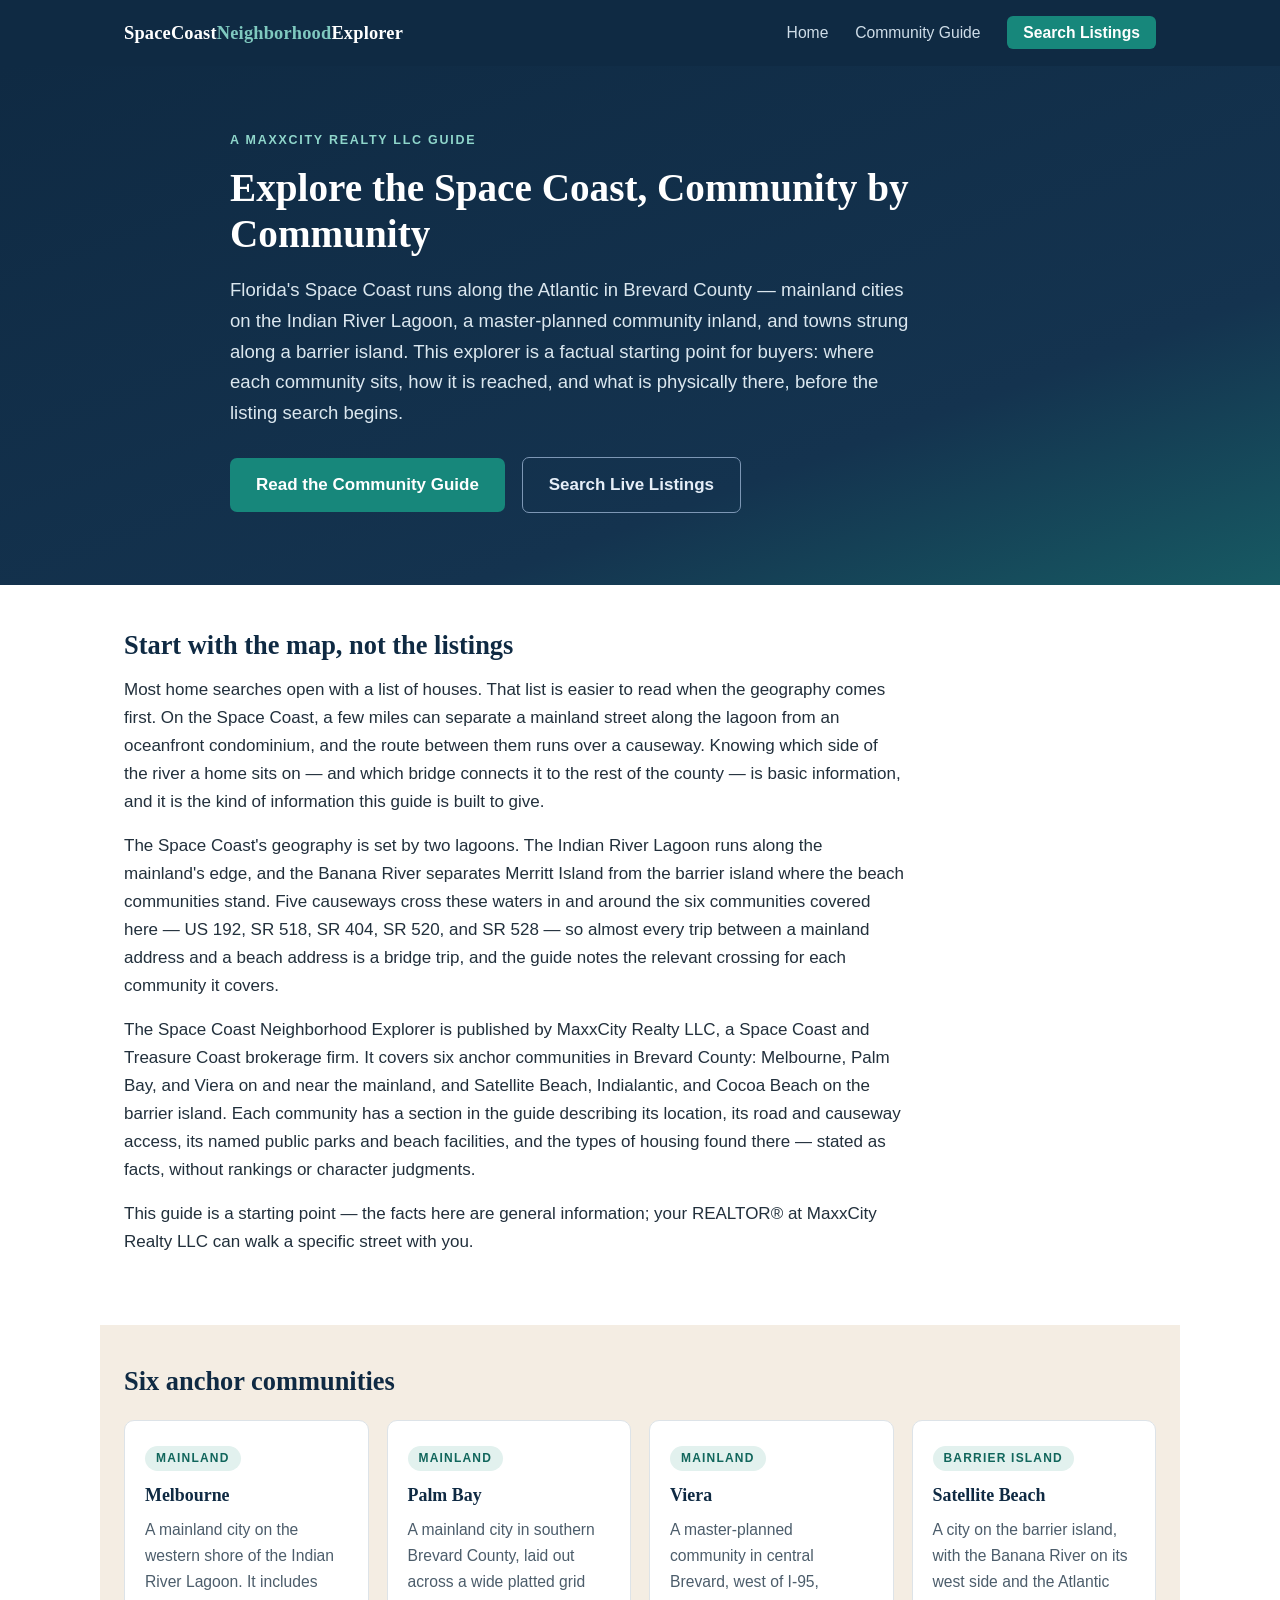
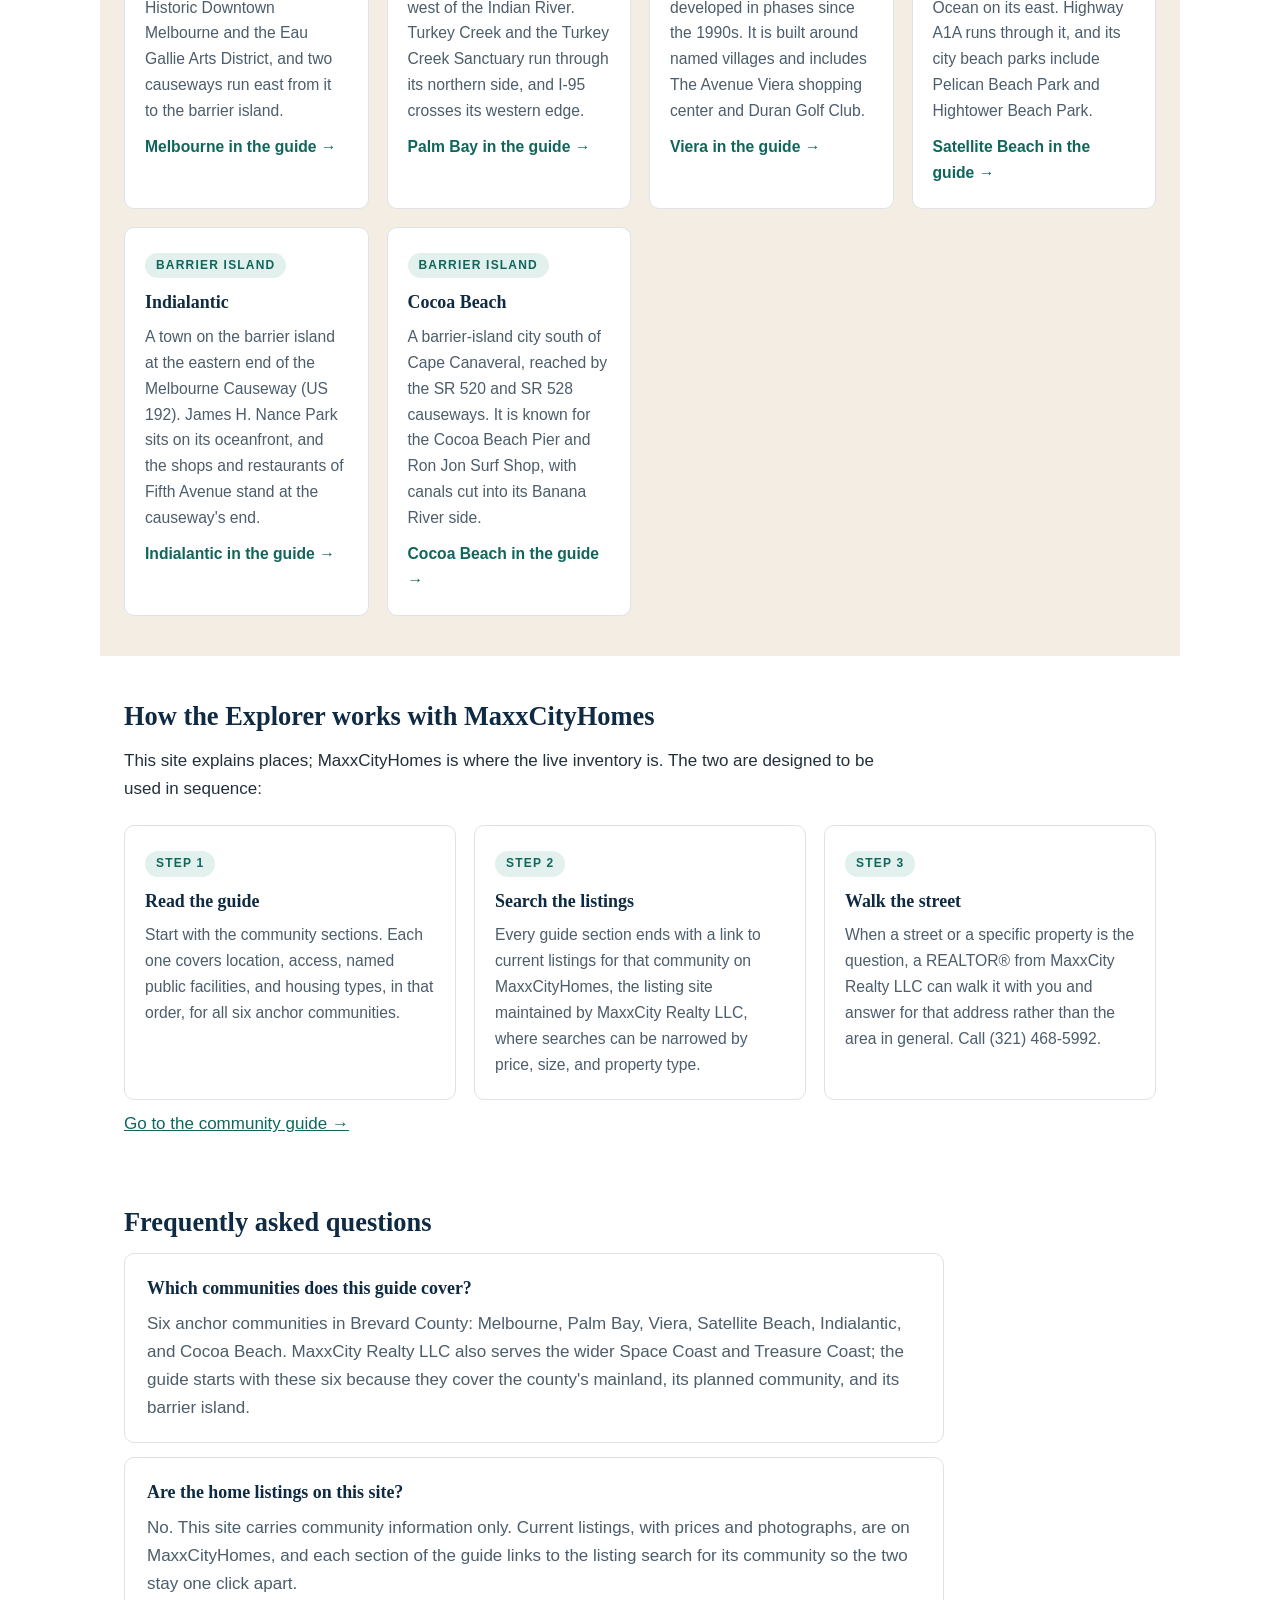
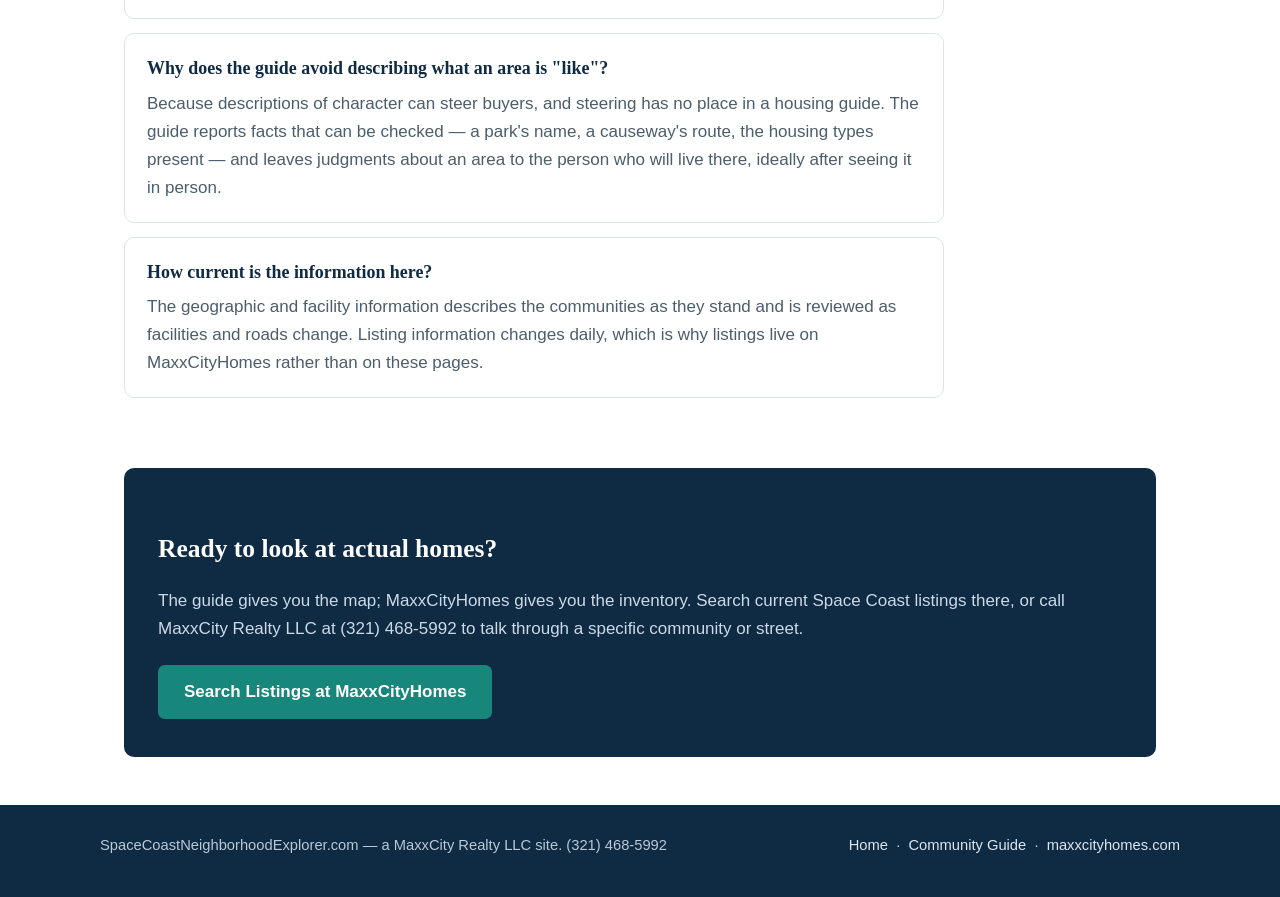
==== index.html @ 3d7e0d74 "Add files via upload" ====
<!DOCTYPE html>
<html lang="en">
<head>
<meta charset="UTF-8">
<meta name="viewport" content="width=device-width, initial-scale=1.0">
<title>Space Coast Neighborhood Explorer | MaxxCity Realty LLC</title>
<meta name="description" content="A factual guide to Space Coast communities in Brevard County, Florida — Melbourne, Palm Bay, Viera, Satellite Beach, Indialantic, and Cocoa Beach — from MaxxCity Realty LLC.">
<link rel="canonical" href="https://spacecoastneighborhoodexplorer.com/">
<meta property="og:type" content="website">
<meta property="og:site_name" content="Space Coast Neighborhood Explorer">
<meta property="og:title" content="Space Coast Neighborhood Explorer">
<meta property="og:description" content="Explore Space Coast communities before you search listings: where each community sits, how it is reached, and what is there — Melbourne, Palm Bay, Viera, Satellite Beach, Indialantic, and Cocoa Beach.">
<meta property="og:url" content="https://spacecoastneighborhoodexplorer.com/">
<meta name="twitter:card" content="summary">
<link rel="stylesheet" href="style.css">
</head>
<body>

<header class="site-header">
  <div class="header-inner">
    <a class="wordmark" href="index.html">SpaceCoast<span>Neighborhood</span>Explorer</a>
    <nav class="main-nav">
      <a href="index.html">Home</a>
      <a href="guide.html">Community Guide</a>
      <a class="nav-cta" href="https://www.maxxcityhomes.com">Search Listings</a>
    </nav>
  </div>
</header>

<div class="hero">
  <div class="hero-inner">
    <p class="eyebrow">A MaxxCity Realty LLC Guide</p>
    <h1>Explore the Space Coast, Community by Community</h1>
    <p class="lede">Florida's Space Coast runs along the Atlantic in Brevard County — mainland cities on the Indian River Lagoon, a master-planned community inland, and towns strung along a barrier island. This explorer is a factual starting point for buyers: where each community sits, how it is reached, and what is physically there, before the listing search begins.</p>
    <a class="btn" href="guide.html">Read the Community Guide</a>
    <a class="btn ghost" href="https://www.maxxcityhomes.com">Search Live Listings</a>
  </div>
</div>

<main>

  <section>
    <h2>Start with the map, not the listings</h2>
    <p>Most home searches open with a list of houses. That list is easier to read when the geography comes first. On the Space Coast, a few miles can separate a mainland street along the lagoon from an oceanfront condominium, and the route between them runs over a causeway. Knowing which side of the river a home sits on — and which bridge connects it to the rest of the county — is basic information, and it is the kind of information this guide is built to give.</p>
    <p>The Space Coast's geography is set by two lagoons. The Indian River Lagoon runs along the mainland's edge, and the Banana River separates Merritt Island from the barrier island where the beach communities stand. Five causeways cross these waters in and around the six communities covered here — US 192, SR 518, SR 404, SR 520, and SR 528 — so almost every trip between a mainland address and a beach address is a bridge trip, and the guide notes the relevant crossing for each community it covers.</p>
    <p>The Space Coast Neighborhood Explorer is published by MaxxCity Realty LLC, a Space Coast and Treasure Coast brokerage firm. It covers six anchor communities in Brevard County: Melbourne, Palm Bay, and Viera on and near the mainland, and Satellite Beach, Indialantic, and Cocoa Beach on the barrier island. Each community has a section in the guide describing its location, its road and causeway access, its named public parks and beach facilities, and the types of housing found there — stated as facts, without rankings or character judgments.</p>
    <p>This guide is a starting point — the facts here are general information; your REALTOR&reg; at MaxxCity Realty LLC can walk a specific street with you.</p>
  </section>

  <section class="band">
    <h2>Six anchor communities</h2>
    <div class="grid">
      <div class="card">
        <span class="step">Mainland</span>
        <h3>Melbourne</h3>
        <p>A mainland city on the western shore of the Indian River Lagoon. It includes Historic Downtown Melbourne and the Eau Gallie Arts District, and two causeways run east from it to the barrier island.</p>
        <p><a href="guide.html#melbourne">Melbourne in the guide &rarr;</a></p>
      </div>
      <div class="card">
        <span class="step">Mainland</span>
        <h3>Palm Bay</h3>
        <p>A mainland city in southern Brevard County, laid out across a wide platted grid west of the Indian River. Turkey Creek and the Turkey Creek Sanctuary run through its northern side, and I-95 crosses its western edge.</p>
        <p><a href="guide.html#palm-bay">Palm Bay in the guide &rarr;</a></p>
      </div>
      <div class="card">
        <span class="step">Mainland</span>
        <h3>Viera</h3>
        <p>A master-planned community in central Brevard, west of I-95, developed in phases since the 1990s. It is built around named villages and includes The Avenue Viera shopping center and Duran Golf Club.</p>
        <p><a href="guide.html#viera">Viera in the guide &rarr;</a></p>
      </div>
      <div class="card">
        <span class="step">Barrier Island</span>
        <h3>Satellite Beach</h3>
        <p>A city on the barrier island, with the Banana River on its west side and the Atlantic Ocean on its east. Highway A1A runs through it, and its city beach parks include Pelican Beach Park and Hightower Beach Park.</p>
        <p><a href="guide.html#satellite-beach">Satellite Beach in the guide &rarr;</a></p>
      </div>
      <div class="card">
        <span class="step">Barrier Island</span>
        <h3>Indialantic</h3>
        <p>A town on the barrier island at the eastern end of the Melbourne Causeway (US 192). James H. Nance Park sits on its oceanfront, and the shops and restaurants of Fifth Avenue stand at the causeway's end.</p>
        <p><a href="guide.html#indialantic">Indialantic in the guide &rarr;</a></p>
      </div>
      <div class="card">
        <span class="step">Barrier Island</span>
        <h3>Cocoa Beach</h3>
        <p>A barrier-island city south of Cape Canaveral, reached by the SR 520 and SR 528 causeways. It is known for the Cocoa Beach Pier and Ron Jon Surf Shop, with canals cut into its Banana River side.</p>
        <p><a href="guide.html#cocoa-beach">Cocoa Beach in the guide &rarr;</a></p>
      </div>
    </div>
  </section>

  <section>
    <h2>How the Explorer works with MaxxCityHomes</h2>
    <p>This site explains places; MaxxCityHomes is where the live inventory is. The two are designed to be used in sequence:</p>
    <div class="grid">
      <div class="card">
        <span class="step">Step 1</span>
        <h3>Read the guide</h3>
        <p>Start with the community sections. Each one covers location, access, named public facilities, and housing types, in that order, for all six anchor communities.</p>
      </div>
      <div class="card">
        <span class="step">Step 2</span>
        <h3>Search the listings</h3>
        <p>Every guide section ends with a link to current listings for that community on MaxxCityHomes, the listing site maintained by MaxxCity Realty LLC, where searches can be narrowed by price, size, and property type.</p>
      </div>
      <div class="card">
        <span class="step">Step 3</span>
        <h3>Walk the street</h3>
        <p>When a street or a specific property is the question, a REALTOR&reg; from MaxxCity Realty LLC can walk it with you and answer for that address rather than the area in general. Call (321) 468-5992.</p>
      </div>
    </div>
    <p><a href="guide.html">Go to the community guide &rarr;</a></p>
  </section>

  <section>
    <h2>Frequently asked questions</h2>

    <div class="faq-item">
      <h3>Which communities does this guide cover?</h3>
      <p>Six anchor communities in Brevard County: Melbourne, Palm Bay, Viera, Satellite Beach, Indialantic, and Cocoa Beach. MaxxCity Realty LLC also serves the wider Space Coast and Treasure Coast; the guide starts with these six because they cover the county's mainland, its planned community, and its barrier island.</p>
    </div>

    <div class="faq-item">
      <h3>Are the home listings on this site?</h3>
      <p>No. This site carries community information only. Current listings, with prices and photographs, are on MaxxCityHomes, and each section of the guide links to the listing search for its community so the two stay one click apart.</p>
    </div>

    <div class="faq-item">
      <h3>Why does the guide avoid describing what an area is "like"?</h3>
      <p>Because descriptions of character can steer buyers, and steering has no place in a housing guide. The guide reports facts that can be checked — a park's name, a causeway's route, the housing types present — and leaves judgments about an area to the person who will live there, ideally after seeing it in person.</p>
    </div>

    <div class="faq-item">
      <h3>How current is the information here?</h3>
      <p>The geographic and facility information describes the communities as they stand and is reviewed as facilities and roads change. Listing information changes daily, which is why listings live on MaxxCityHomes rather than on these pages.</p>
    </div>
  </section>

  <div class="cta-band">
    <h2>Ready to look at actual homes?</h2>
    <p>The guide gives you the map; MaxxCityHomes gives you the inventory. Search current Space Coast listings there, or call MaxxCity Realty LLC at (321) 468-5992 to talk through a specific community or street.</p>
    <a class="btn" href="https://www.maxxcityhomes.com">Search Listings at MaxxCityHomes</a>
  </div>

</main>

<footer class="site-footer">
  <div class="footer-inner">
    <span>SpaceCoastNeighborhoodExplorer.com — a MaxxCity Realty LLC site. (321) 468-5992</span>
    <span><a href="index.html">Home</a> &nbsp;·&nbsp; <a href="guide.html">Community Guide</a> &nbsp;·&nbsp; <a href="https://www.maxxcityhomes.com">maxxcityhomes.com</a></span>
  </div>
</footer>

</body>
</html>
---- style.css ----
/* Space Coast Neighborhood Explorer — microsite styles
   Palette: deep navy with a coastal teal accent and warm sand bands.
   No external assets. Georgia/serif display type, system sans body. */

:root {
  --navy: #0F2A43;
  --navy-2: #14334f;
  --teal: #17877B;
  --teal-dark: #11665c;
  --sand: #F4EDE3;
  --ink: #22303C;
  --slate: #4c5d6b;
  --slate-light: #75828e;
  --bg: #ffffff;
  --card: #ffffff;
  --line: #dde3e8;
  --radius: 10px;
}

* { box-sizing: border-box; }

html { scroll-behavior: smooth; }

body {
  margin: 0;
  font-family: -apple-system, BlinkMacSystemFont, "Segoe UI", Roboto,
    "Helvetica Neue", Arial, sans-serif;
  color: var(--ink);
  background: var(--bg);
  line-height: 1.65;
  font-size: 17px;
}

h1, h2, h3, .wordmark {
  font-family: Georgia, "Times New Roman", Times, serif;
  font-weight: 700;
}

a { color: var(--teal-dark); }
a:hover { color: var(--teal); }

/* ---------- Header ---------- */
.site-header {
  background: var(--navy);
  color: #fff;
}
.header-inner {
  max-width: 1080px;
  margin: 0 auto;
  padding: 18px 24px;
  display: flex;
  flex-wrap: wrap;
  align-items: center;
  justify-content: space-between;
  gap: 12px;
}
.wordmark {
  color: #fff;
  text-decoration: none;
  font-size: 1.15rem;
  letter-spacing: 0.01em;
}
.wordmark span { color: #7fc9bf; }
.main-nav a {
  color: #cfdde8;
  text-decoration: none;
  margin-left: 22px;
  font-size: 0.98rem;
}
.main-nav a:hover { color: #fff; }
.main-nav a.nav-cta {
  background: var(--teal);
  color: #fff;
  padding: 8px 16px;
  border-radius: 6px;
  font-weight: 600;
}
.main-nav a.nav-cta:hover { background: var(--teal-dark); }

/* ---------- Hero ---------- */
.hero {
  background: linear-gradient(160deg, var(--navy) 0%, var(--navy-2) 70%, #175a63 100%);
  color: #fff;
  padding: 64px 24px 72px;
}
.hero-inner { max-width: 820px; margin: 0 auto; }
.hero .eyebrow {
  text-transform: uppercase;
  letter-spacing: 0.14em;
  font-size: 0.78rem;
  font-weight: 700;
  color: #8fd6cb;
  margin: 0 0 14px;
}
.hero h1 {
  font-size: 2.45rem;
  line-height: 1.18;
  margin: 0 0 18px;
}
.hero p.lede {
  font-size: 1.16rem;
  color: #dbe7ef;
  margin: 0 0 28px;
  max-width: 680px;
}
.btn {
  display: inline-block;
  background: var(--teal);
  color: #fff;
  text-decoration: none;
  font-weight: 600;
  padding: 13px 26px;
  border-radius: 7px;
  margin-right: 12px;
}
.btn:hover { background: var(--teal-dark); color: #fff; }
.btn.ghost {
  background: transparent;
  border: 1px solid #7d97b5;
  color: #e6eef7;
}
.btn.ghost:hover { border-color: #fff; color: #fff; }

/* ---------- Layout ---------- */
main { max-width: 1080px; margin: 0 auto; padding: 0 24px; }
section { padding: 44px 0 8px; }
section h2 {
  font-size: 1.65rem;
  line-height: 1.25;
  color: var(--navy);
  margin: 0 0 14px;
}
section h3 { color: var(--navy); margin: 0 0 8px; font-size: 1.12rem; }
section p { max-width: 780px; margin: 0 0 16px; }
.narrow { max-width: 780px }

/* Full-bleed sand band inside the constrained main column */
section.band {
  background: var(--sand);
  margin: 44px -24px 0;
  padding: 40px 24px 30px;
}
section.band h2 { margin-top: 0; }

/* ---------- Card grids ---------- */
.grid {
  display: grid;
  grid-template-columns: repeat(auto-fit, minmax(230px, 1fr));
  gap: 18px;
  margin: 22px 0 10px;
}
.card {
  background: var(--card);
  border: 1px solid var(--line);
  border-radius: var(--radius);
  padding: 22px 20px;
}
.card .step {
  display: inline-block;
  font-size: 0.75rem;
  font-weight: 700;
  letter-spacing: 0.1em;
  text-transform: uppercase;
  color: var(--teal-dark);
  background: #e2f1ee;
  border-radius: 20px;
  padding: 3px 11px;
  margin-bottom: 10px;
}
.card p { margin: 0 0 10px; font-size: 0.98rem; color: var(--slate); }
.card p:last-child { margin-bottom: 0; }
.card h3 { margin-bottom: 6px; }
.card a { font-weight: 600; text-decoration: none; }
.card a:hover { text-decoration: underline; }

/* ---------- Deep-dive blocks (guide page) ---------- */
.stage-list { max-width: 820px; }
.stage-block {
  background: var(--card);
  border: 1px solid var(--line);
  border-left: 4px solid var(--teal);
  border-radius: var(--radius);
  padding: 22px 24px;
  margin-bottom: 16px;
}
.stage-block p { margin: 0 0 10px; }
.stage-block p:last-child { margin-bottom: 0; }

/* ---------- FAQ ---------- */
.faq-item {
  background: var(--card);
  border: 1px solid var(--line);
  border-radius: var(--radius);
  padding: 20px 22px;
  margin-bottom: 14px;
  max-width: 820px;
}
.faq-item h3 { margin-bottom: 6px; }
.faq-item p { margin: 0; color: var(--slate); }

/* ---------- CTA band ---------- */
.cta-band {
  background: var(--navy);
  color: #fff;
  border-radius: var(--radius);
  padding: 38px 34px;
  margin: 48px 0;
  text-align: left;
}
.cta-band h2 { color: #fff; margin-bottom: 10px; }
.cta-band p { color: #ccd9e8; margin-bottom: 22px; }

/* ---------- Footer ---------- */
.site-footer {
  background: var(--navy);
  margin-top: 24px;
  padding: 28px 24px 40px;
  color: #b8c9d8;
  font-size: 0.92rem;
}
.footer-inner {
  max-width: 1080px;
  margin: 0 auto;
  display: flex;
  flex-wrap: wrap;
  gap: 10px 28px;
  justify-content: space-between;
}
.site-footer a { color: #dbe7ef; text-decoration: none; }
.site-footer a:hover { text-decoration: underline; }

/* ---------- Breadcrumb (subpage) ---------- */
.crumb { padding: 22px 0 0; font-size: 0.92rem; color: var(--slate-light); }
.crumb a { text-decoration: none; }
.crumb a:hover { text-decoration: underline; }
.page-head { padding-top: 18px; }
.page-head h1 { font-size: 2.05rem; color: var(--navy); line-height: 1.22; margin: 0 0 12px; }
.page-head p.lede { font-size: 1.1rem; color: var(--slate); max-width: 760px; }

/* ---------- Responsive ---------- */
@media (max-width: 640px) {
  body { font-size: 16px; }
  .hero { padding: 44px 20px 52px; }
  .hero h1 { font-size: 1.85rem; }
  .page-head h1 { font-size: 1.6rem; }
  section h2 { font-size: 1.4rem; }
  .main-nav a { margin-left: 14px; }
  .btn { display: block; text-align: center; margin: 0 0 10px; }
  .cta-band { padding: 28px 22px; }
}
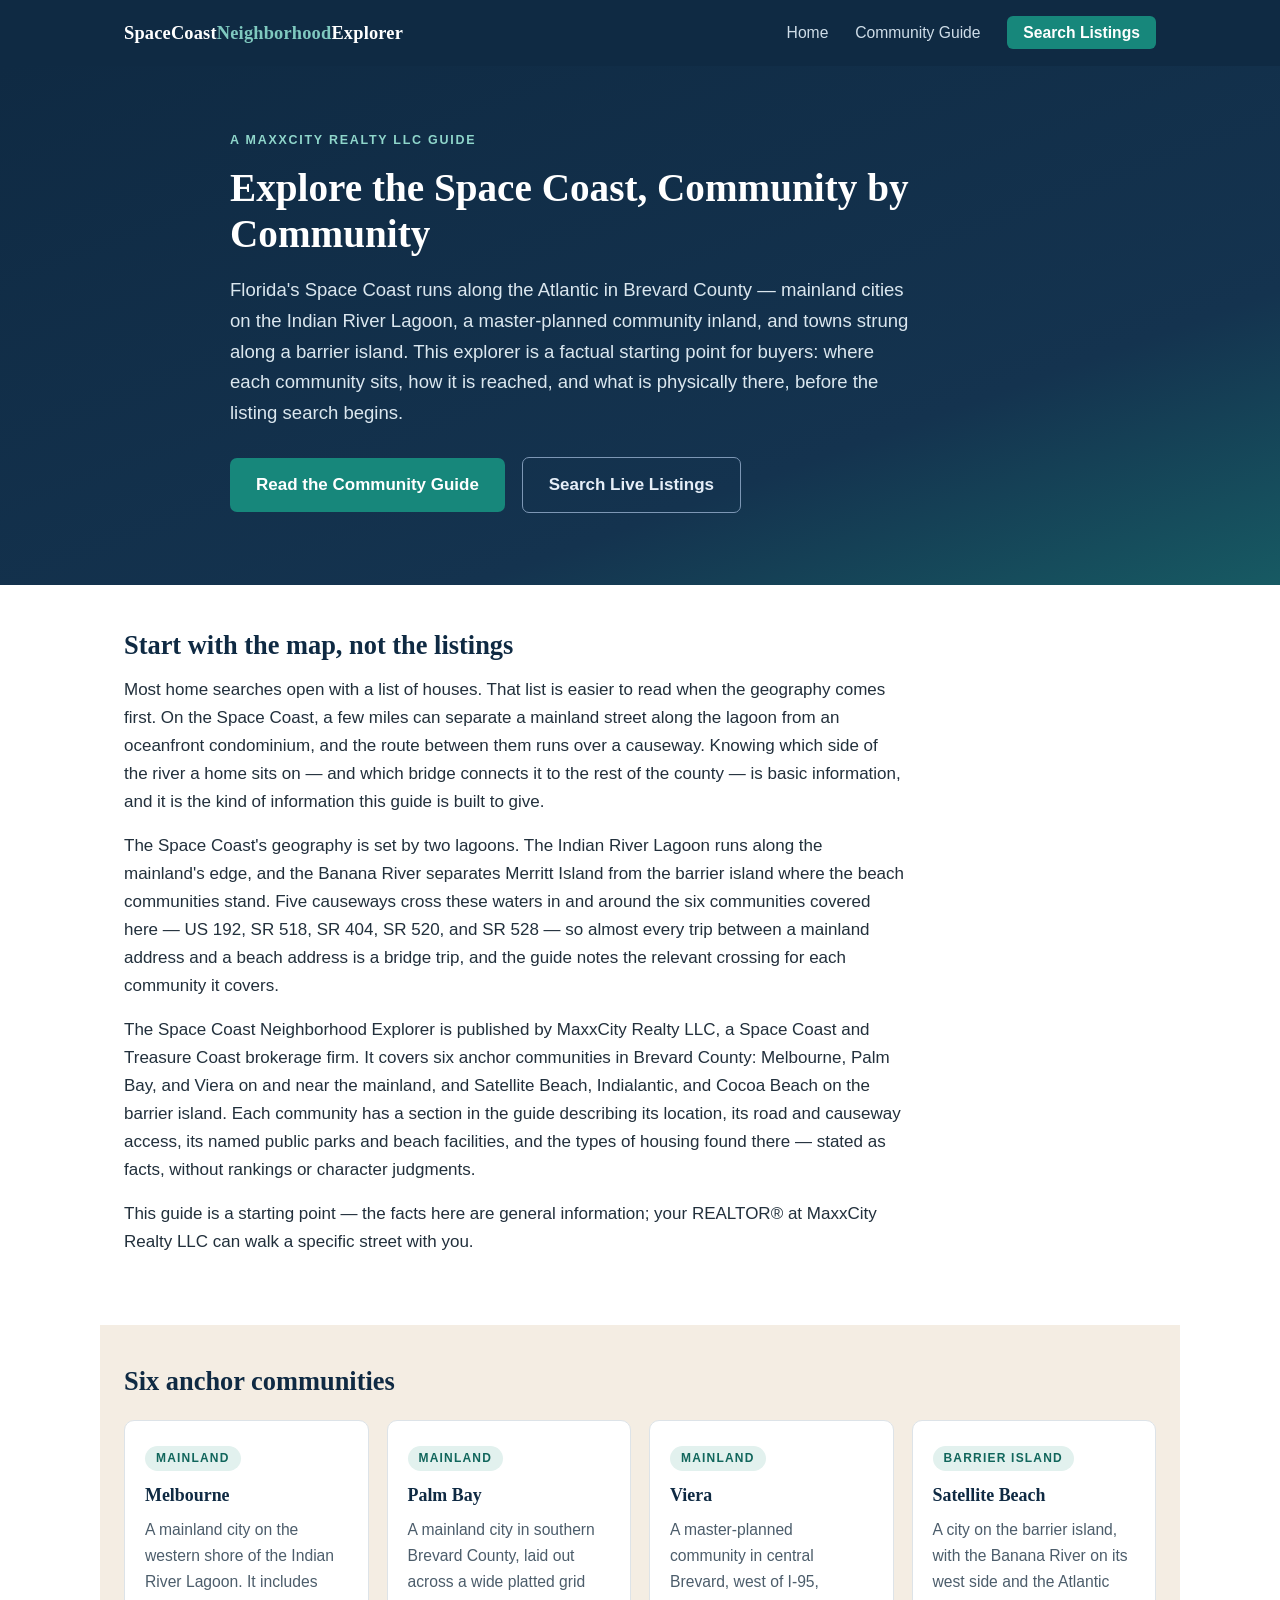
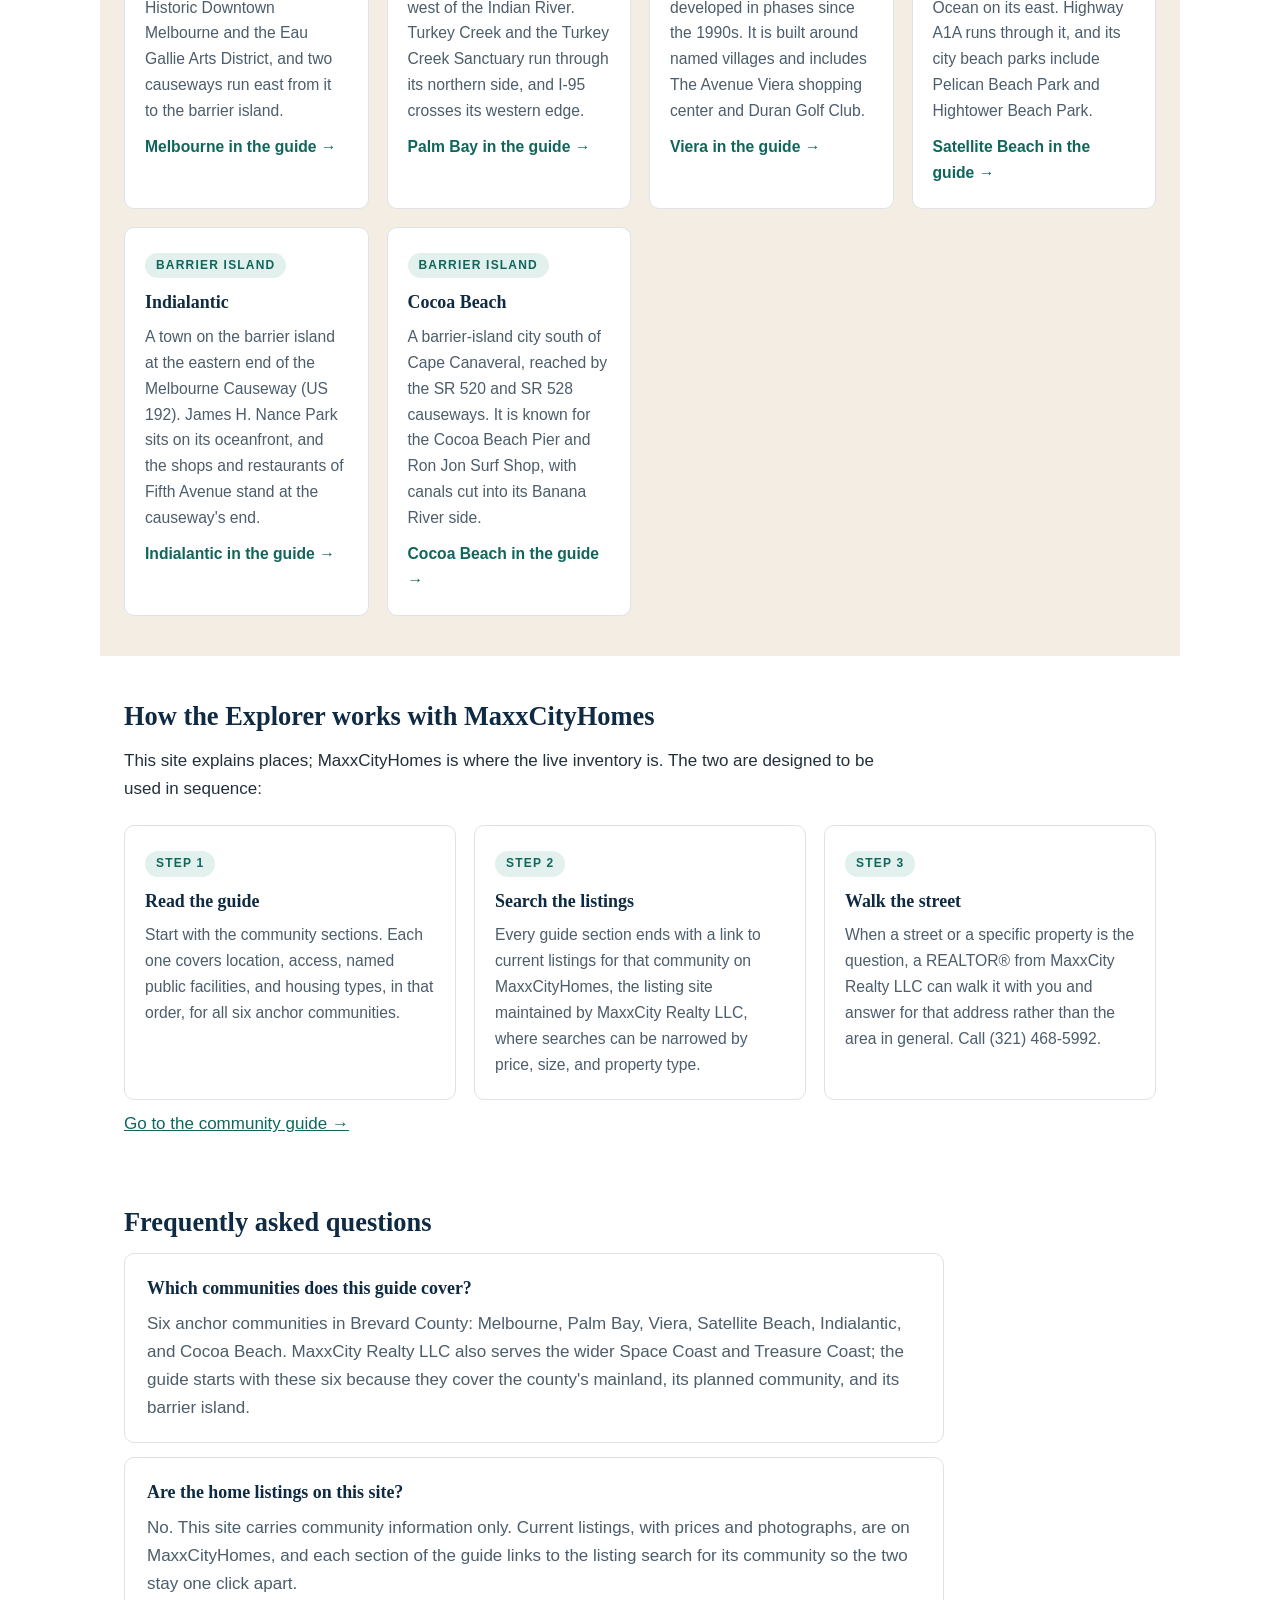
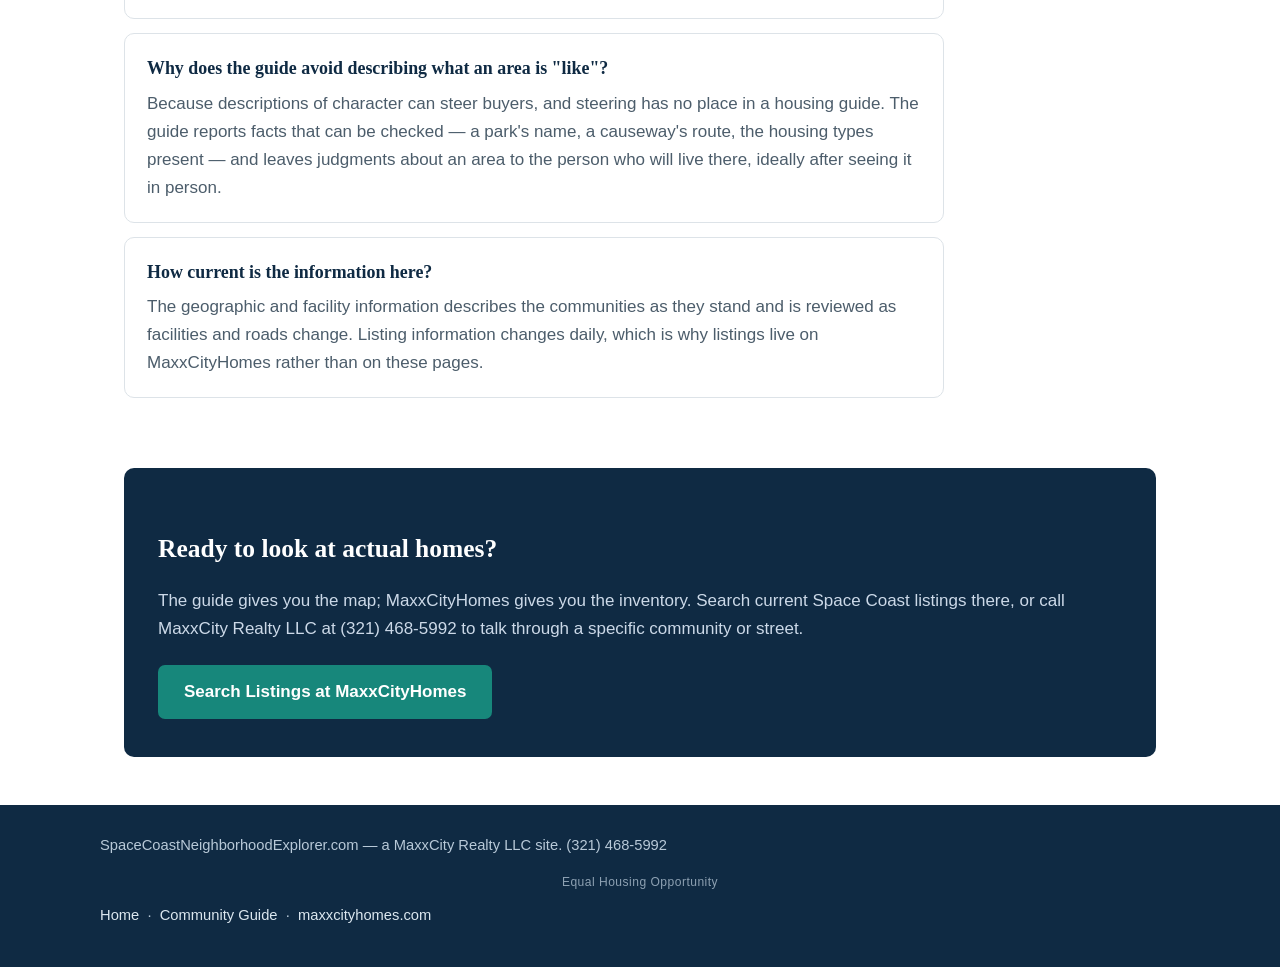
==== commit 55fd2ae5: "Add Equal Housing Opportunity footer line" ====
--- a/index.html
+++ b/index.html
@@ -147,6 +147,7 @@
 <footer class="site-footer">
   <div class="footer-inner">
     <span>SpaceCoastNeighborhoodExplorer.com — a MaxxCity Realty LLC site. (321) 468-5992</span>
+    <span class="equal-housing">Equal Housing Opportunity</span>
     <span><a href="index.html">Home</a> &nbsp;·&nbsp; <a href="guide.html">Community Guide</a> &nbsp;·&nbsp; <a href="https://www.maxxcityhomes.com">maxxcityhomes.com</a></span>
   </div>
 </footer>
--- a/style.css
+++ b/style.css
@@ -248,3 +248,5 @@
   .btn { display: block; text-align: center; margin: 0 0 10px; }
   .cta-band { padding: 28px 22px; }
 }
+
+.equal-housing { display: block; width: 100%; text-align: center; margin-top: 6px; font-size: 0.82em; opacity: 0.75; letter-spacing: 0.04em; }
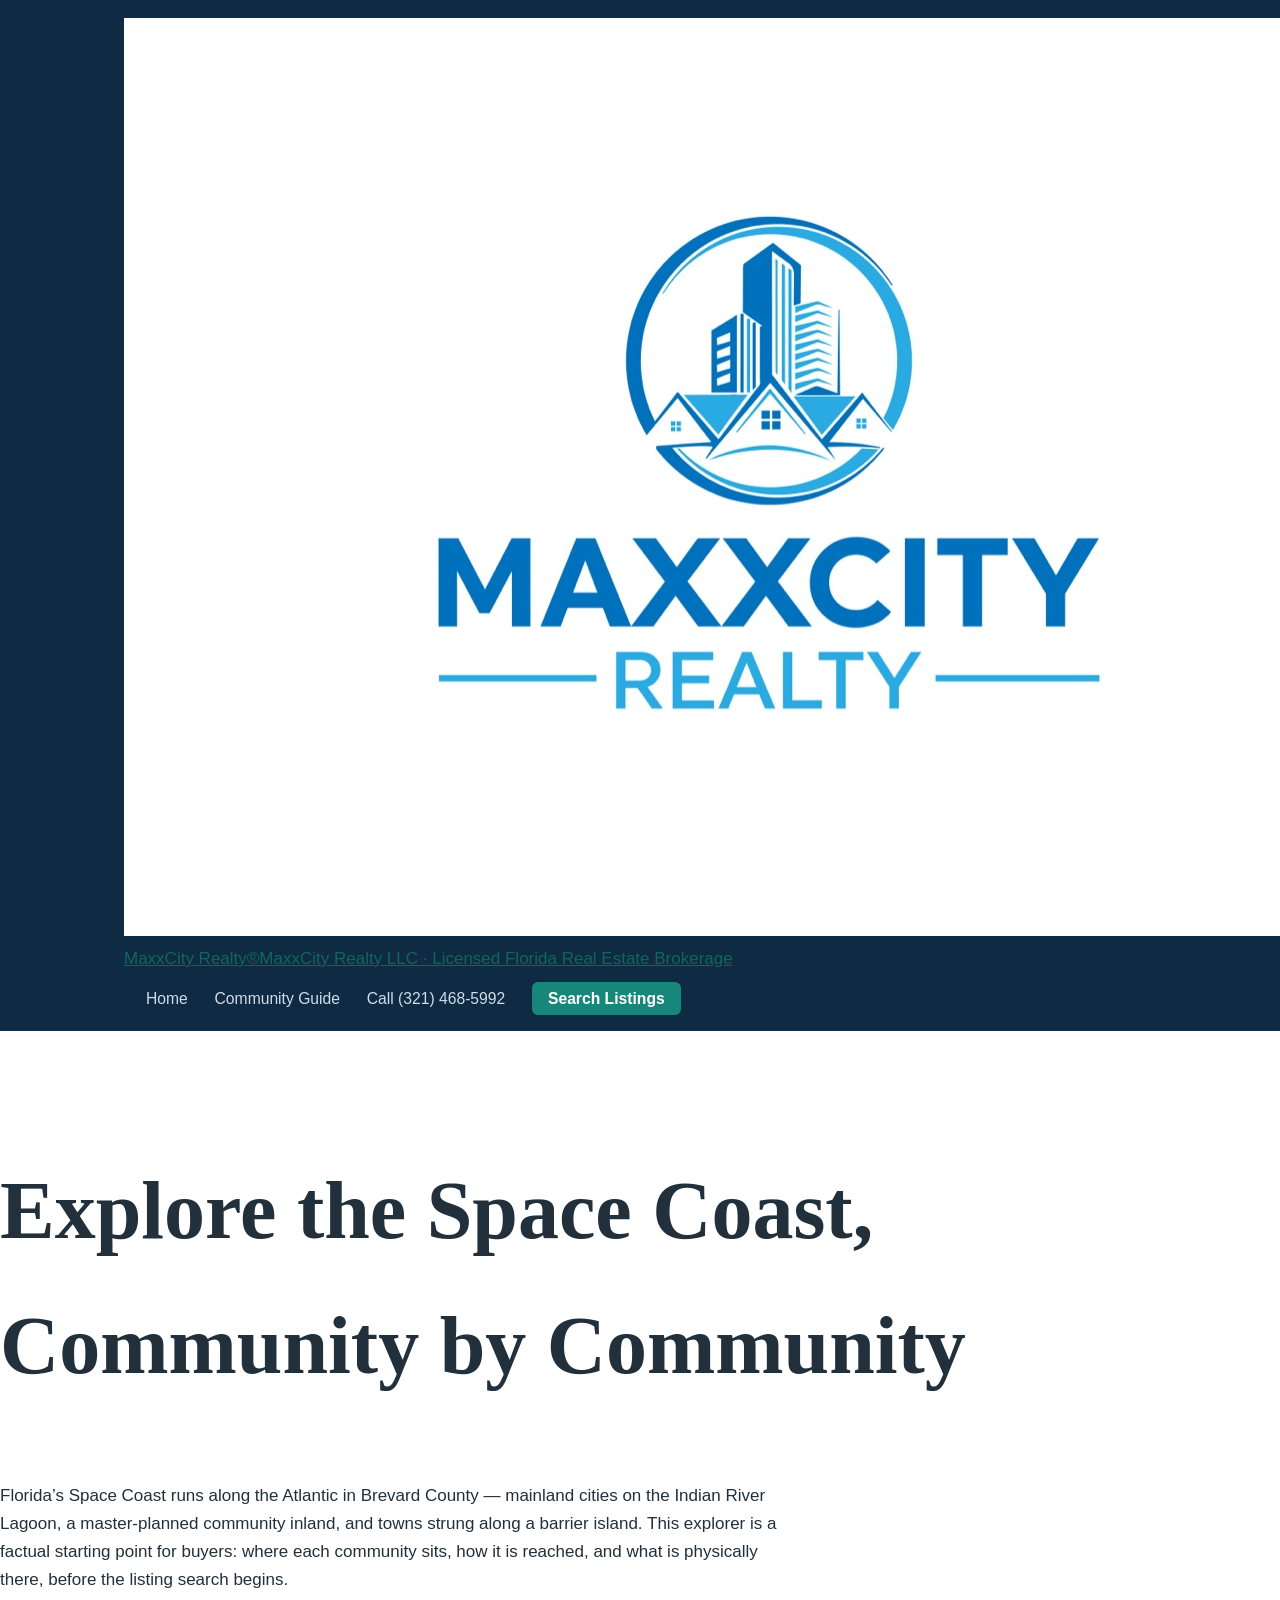
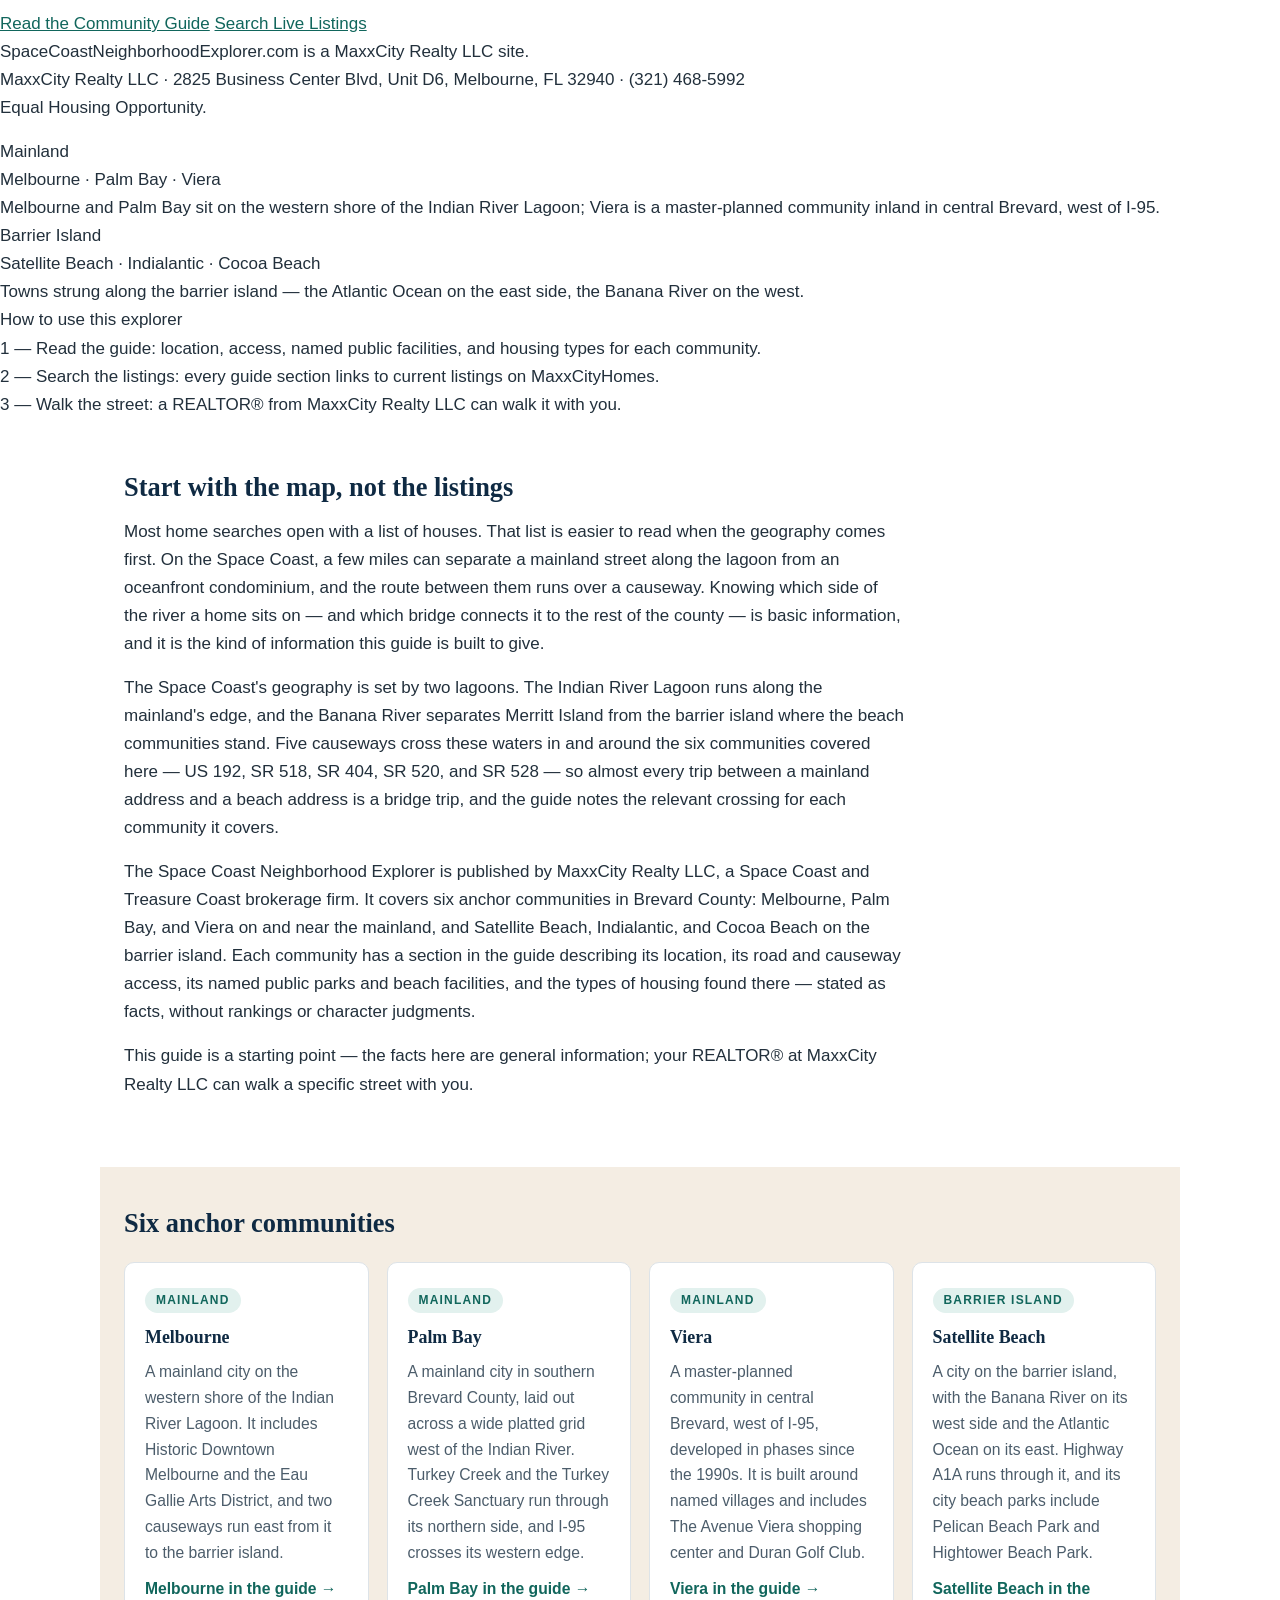
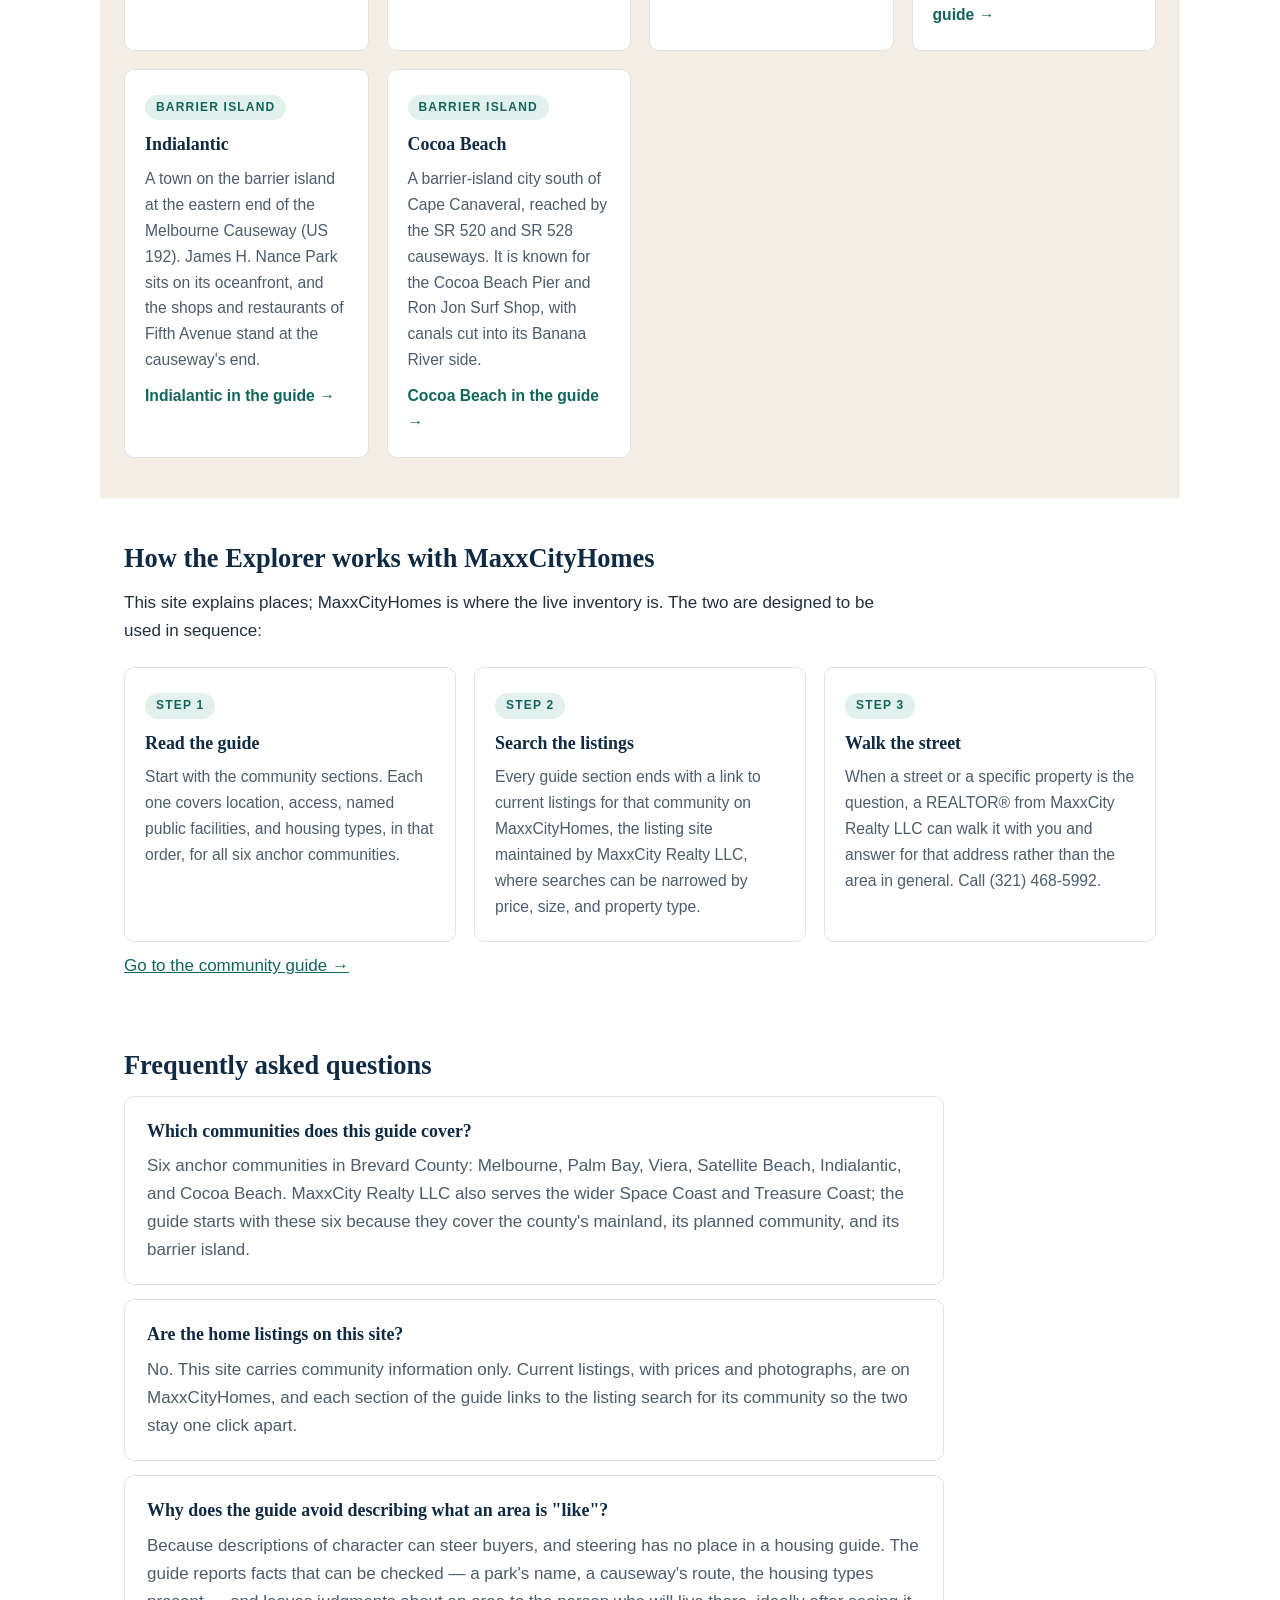
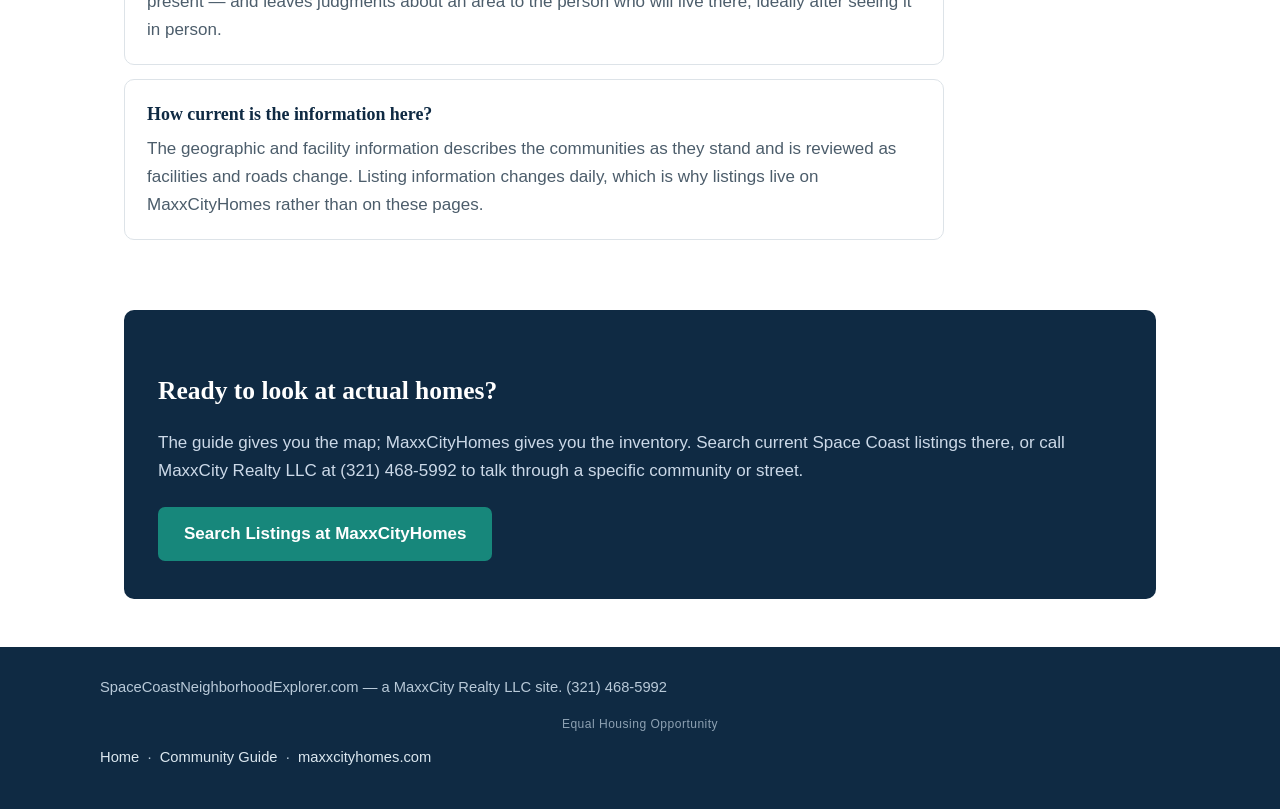
==== commit 3931f8c7: "Hero refresh: bold hero redesign (approved 2026-11-17)" ====
--- a/index.html
+++ b/index.html
@@ -18,24 +18,36 @@
 
 <header class="site-header">
   <div class="header-inner">
-    <a class="wordmark" href="index.html">SpaceCoast<span>Neighborhood</span>Explorer</a>
+    <a class="bhc-brand" href="index.html"><span class="bhc-logoplate"><img src="maxxcity-logo-full.jpg" alt="MaxxCity Realty&reg; logo"></span><span class="bhc-brokerage"><span class="bhc-bname">MaxxCity Realty&reg;</span><span class="bhc-blic">MaxxCity Realty LLC · Licensed Florida Real Estate Brokerage</span></span></a>
     <nav class="main-nav">
       <a href="index.html">Home</a>
       <a href="guide.html">Community Guide</a>
+      <a class="bhc-phone" href="tel:+13214685992">Call (321) 468-5992</a>
       <a class="nav-cta" href="https://www.maxxcityhomes.com">Search Listings</a>
     </nav>
   </div>
 </header>
 
-<div class="hero">
-  <div class="hero-inner">
-    <p class="eyebrow">A MaxxCity Realty LLC Guide</p>
-    <h1>Explore the Space Coast, Community by Community</h1>
-    <p class="lede">Florida's Space Coast runs along the Atlantic in Brevard County — mainland cities on the Indian River Lagoon, a master-planned community inland, and towns strung along a barrier island. This explorer is a factual starting point for buyers: where each community sits, how it is reached, and what is physically there, before the listing search begins.</p>
-    <a class="btn" href="guide.html">Read the Community Guide</a>
-    <a class="btn ghost" href="https://www.maxxcityhomes.com">Search Live Listings</a>
+<section class="bhc">
+  <div class="bhc-wrap">
+    <div class="bhc-grid">
+      <div>
+        <h1 class="bhc-h1" style="font-size:82px">Explore the Space Coast, <span class="bhc-a">Community by Community</span></h1>
+        <p class="bhc-lede">Florida&rsquo;s Space Coast runs along the Atlantic in Brevard County — mainland cities on the Indian River Lagoon, a master-planned community inland, and towns strung along a barrier island. This explorer is a factual starting point for buyers: where each community sits, how it is reached, and what is physically there, before the listing search begins.</p>
+        <div class="bhc-actions">
+          <a class="bhc-btn" href="guide.html">Read the Community Guide</a>
+          <a class="bhc-link2" href="https://www.maxxcityhomes.com">Search Live Listings</a>
+        </div>
+        <p class="bhc-fine">SpaceCoastNeighborhoodExplorer.com is a MaxxCity Realty LLC site.<br>MaxxCity Realty LLC · 2825 Business Center Blvd, Unit D6, Melbourne, FL 32940 · (321) 468-5992<br>Equal Housing Opportunity.</p>
+      </div>
+      <div class="bhc-stack">
+        <div class="bhc-block bhc-deep"><div class="bhc-n">Mainland</div><div class="bhc-bt">Melbourne · Palm Bay · Viera</div><div class="bhc-bd">Melbourne and Palm Bay sit on the western shore of the Indian River Lagoon; Viera is a master-planned community inland in central Brevard, west of I-95.</div></div>
+        <div class="bhc-block bhc-sky"><div class="bhc-n">Barrier Island</div><div class="bhc-bt">Satellite Beach · Indialantic · Cocoa Beach</div><div class="bhc-bd">Towns strung along the barrier island — the Atlantic Ocean on the east side, the Banana River on the west.</div></div>
+        <div class="bhc-card bhc-wide"><div class="bhc-bt">How to use this explorer</div><div class="bhc-bd">1 — Read the guide: location, access, named public facilities, and housing types for each community.<br>2 — Search the listings: every guide section links to current listings on MaxxCityHomes.<br>3 — Walk the street: a REALTOR&reg; from MaxxCity Realty LLC can walk it with you.</div></div>
+      </div>
+    </div>
   </div>
-</div>
+</section>
 
 <main>
 
